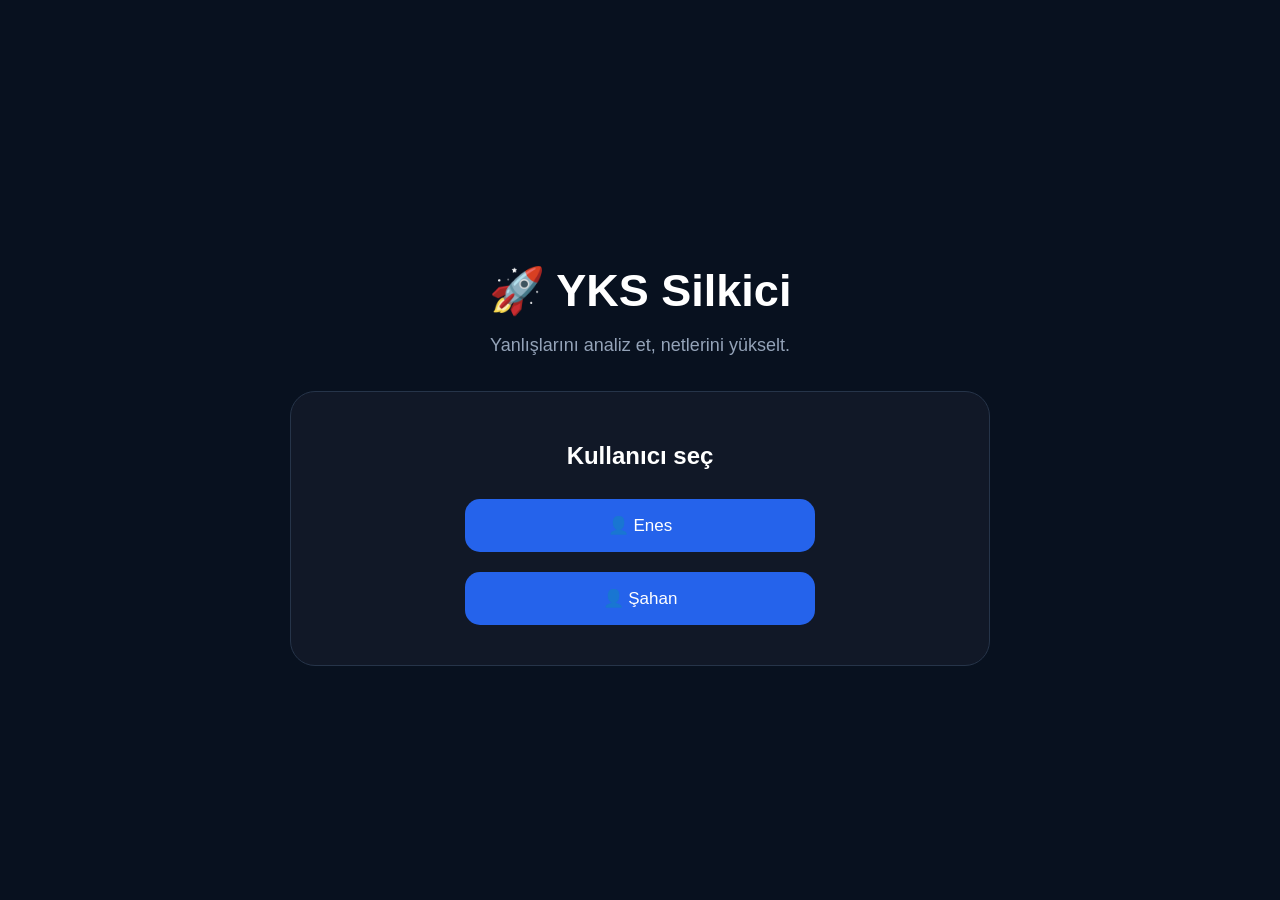
==== index.html @ ba64ee8a "Update index.html" ====
<!DOCTYPE html>
<html lang="tr">

<head>

<meta charset="UTF-8">
<meta name="viewport" content="width=device-width, initial-scale=1.0">

<title>YKS Silkici</title>

<link rel="stylesheet" href="style.css">

</head>


<body>


<div class="container">



<h1>🚀 YKS Silkici</h1>


<p class="subtitle">
Yanlışlarını analiz et, netlerini yükselt.
</p>





<div id="userSelect" class="box">


<h2>Kullanıcı seç</h2>


<button onclick="giris('Enes')">

👤 Enes

</button>



<button onclick="giris('Şahan')">

👤 Şahan

</button>



</div>








<div id="mainPanel" class="hidden">



<h2 id="hosgeldin"></h2>




<div class="stats">



<div class="statCard">

📚 Toplam Kayıt

<br>

<b id="toplam">
0
</b>

</div>





<div class="statCard">

❌ Yanlış

<br>

<b id="yanlis">
0
</b>

</div>





<div class="statCard">

⬜ Boş

<br>

<b id="bos">
0
</b>

</div>





<div class="statCard">

🔁 Tekrar

<br>

<b id="tekrar">
0
</b>

</div>



</div>







<div class="box">


<h2>📌 Menü</h2>



<button onclick="git('yanlis-ekle.html')">

➕ Yeni Soru Ekle

</button>




<button onclick="git('yanlislarim.html')">

📚 Yanlışlarım

</button>





<button onclick="git('istatistik.html')">

📊 İstatistik

</button>





<button onclick="git('denemeler.html')">

📝 Deneme Takibi

</button>





<button onclick="git('tekrar.html')">

🔁 Tekrar Merkezi

</button>





<button onclick="git('pomodoro.html')">

⏱️ Pomodoro

</button>



</div>







<div class="box">


<h2>🎯 Günün Hedefi</h2>


<p>
Bugünkü çalışma hedeflerini tamamla.
</p>



<div class="progress">

<div id="hedefBar"></div>

</div>



<p id="hedefYazi">

Henüz hedef girilmedi.

</p>



</div>






<div class="box">


<h2>🔥 YKS Silkici Durumu</h2>


<p>

Yanlışlarını azalt,
eksiklerini kapat,
netlerini yükselt.

</p>


</div>






</div>




</div>




<script src="script.js"></script>



</body>

</html>
---- style.css ----
*{
    box-sizing:border-box;
    font-family:"Segoe UI", Arial, sans-serif;
}


body{
    margin:0;
    min-height:100vh;
    background:#08111f;
    color:white;
    display:flex;
    justify-content:center;
    align-items:center;
}


.container{
    width:90%;
    max-width:700px;
    text-align:center;
}


h1{
    font-size:45px;
    margin-bottom:10px;
}


.subtitle{
    color:#94a3b8;
    font-size:18px;
    margin-bottom:35px;
}


.box{
    background:#111827;
    padding:30px;
    border-radius:25px;
    border:1px solid #263449;
}


button{
    width:90%;
    max-width:350px;
    padding:16px;
    margin:10px;
    border:none;
    border-radius:15px;
    background:#2563eb;
    color:white;
    font-size:17px;
    cursor:pointer;
    transition:.3s;
}


button:hover{
    transform:translateY(-3px);
}


.hidden{
    display:none;
}



.stats{

    display:flex;
    gap:15px;
    justify-content:center;
    flex-wrap:wrap;
    margin:25px 0;

}


.stats div{

    background:#1e293b;
    padding:20px;
    border-radius:20px;
    width:180px;

}



.menu button{

    background:#16a34a;

}



input,
select,
textarea{

    width:100%;
    padding:14px;
    margin-top:8px;
    border-radius:12px;
    border:none;

    background:#0f172a;
    color:white;

    font-size:16px;

}



textarea{

    min-height:120px;
    resize:none;

}



label{

    display:block;
    text-align:left;
    margin-top:15px;
    color:#cbd5e1;

}



.card{

    background:#1e293b;
    padding:20px;
    border-radius:20px;
    margin:15px 0;
    text-align:left;

}



img{

    max-width:100%;
    border-radius:15px;

}



@media(max-width:600px){

    h1{
        font-size:35px;
    }


    .stats div{

        width:100%;

    }

}
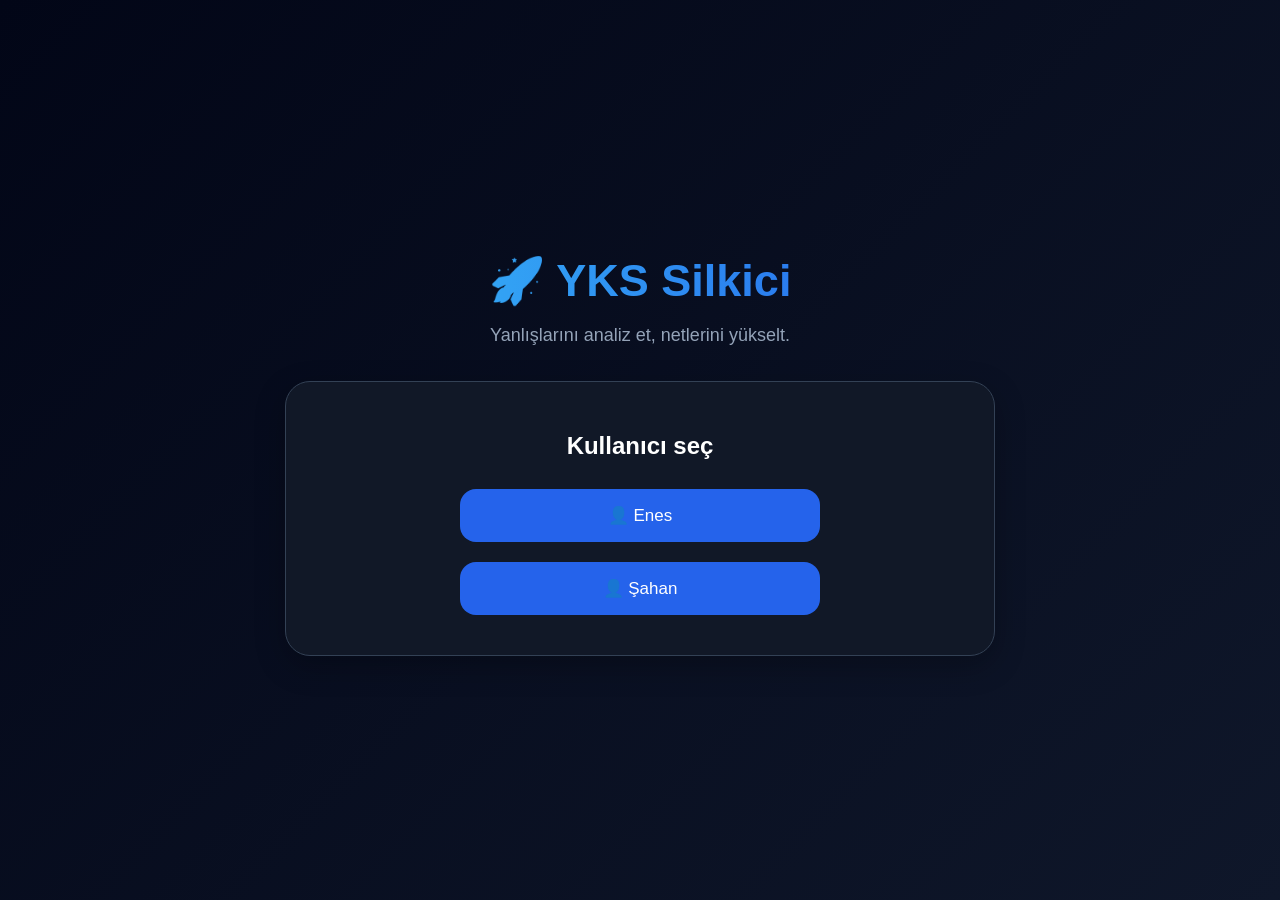
==== commit f0c648f8: "Update index.html" ====
--- a/index.html
+++ b/index.html
@@ -181,6 +181,16 @@
 
 
 
+<button onclick="git('program.html')">
+
+📅 Çalışma Programı
+
+</button>
+
+
+
+
+
 <button onclick="git('denemeler.html')">
 
 📝 Deneme Takibi
--- a/style.css
+++ b/style.css
@@ -1,93 +1,189 @@
 *{
     box-sizing:border-box;
-    font-family:"Segoe UI", Arial, sans-serif;
+    font-family:"Segoe UI",Arial,sans-serif;
 }
 
 
 body{
+
     margin:0;
     min-height:100vh;
-    background:#08111f;
+
+    background:
+    linear-gradient(135deg,#020617,#0f172a);
+
     color:white;
+
     display:flex;
     justify-content:center;
     align-items:center;
-}
+
+}
+
 
 
 .container{
+
+    width:92%;
+    max-width:750px;
+
+    text-align:center;
+
+    padding:20px;
+
+}
+
+
+
+
+h1{
+
+    font-size:45px;
+
+    margin-bottom:8px;
+
+    background:linear-gradient(90deg,#38bdf8,#2563eb);
+
+    -webkit-background-clip:text;
+
+    color:transparent;
+
+}
+
+
+
+.subtitle{
+
+    color:#94a3b8;
+
+    font-size:18px;
+
+    margin-bottom:35px;
+
+}
+
+
+
+
+
+.box{
+
+    background:#111827;
+
+    padding:30px;
+
+    border-radius:25px;
+
+    border:1px solid #334155;
+
+    margin-bottom:20px;
+
+    box-shadow:
+    0 10px 30px rgba(0,0,0,.25);
+
+}
+
+
+
+
+button{
+
     width:90%;
-    max-width:700px;
-    text-align:center;
-}
-
-
-h1{
-    font-size:45px;
-    margin-bottom:10px;
-}
-
-
-.subtitle{
-    color:#94a3b8;
-    font-size:18px;
-    margin-bottom:35px;
-}
-
-
-.box{
-    background:#111827;
-    padding:30px;
-    border-radius:25px;
-    border:1px solid #263449;
-}
-
-
-button{
-    width:90%;
-    max-width:350px;
+
+    max-width:360px;
+
     padding:16px;
+
     margin:10px;
+
     border:none;
-    border-radius:15px;
+
+    border-radius:16px;
+
     background:#2563eb;
+
     color:white;
+
     font-size:17px;
+
     cursor:pointer;
-    transition:.3s;
-}
+
+    transition:.25s;
+
+
+}
+
 
 
 button:hover{
-    transform:translateY(-3px);
-}
+
+    transform:translateY(-4px);
+
+    filter:brightness(1.15);
+
+}
+
+
 
 
 .hidden{
+
     display:none;
-}
+
+}
+
 
 
 
 .stats{
 
     display:flex;
+
     gap:15px;
+
     justify-content:center;
+
     flex-wrap:wrap;
+
     margin:25px 0;
 
 }
 
 
-.stats div{
+
+
+
+.statCard{
 
     background:#1e293b;
-    padding:20px;
-    border-radius:20px;
-    width:180px;
-
-}
+
+    padding:22px;
+
+    border-radius:22px;
+
+    width:160px;
+
+    border:1px solid #334155;
+
+    font-size:15px;
+
+}
+
+
+
+.statCard b{
+
+    display:block;
+
+    font-size:35px;
+
+    margin-top:10px;
+
+    color:#38bdf8;
+
+}
+
+
 
 
 
@@ -96,6 +192,7 @@
     background:#16a34a;
 
 }
+
 
 
 
@@ -103,73 +200,151 @@
 select,
 textarea{
 
+
     width:100%;
+
     padding:14px;
+
     margin-top:8px;
-    border-radius:12px;
+
+    border-radius:14px;
+
     border:none;
 
-    background:#0f172a;
+    outline:none;
+
+    background:#020617;
+
     color:white;
 
     font-size:16px;
 
-}
+
+}
+
+
 
 
 
 textarea{
 
-    min-height:120px;
+    min-height:130px;
+
     resize:none;
 
 }
 
 
 
+
 label{
 
     display:block;
+
     text-align:left;
+
     margin-top:15px;
+
     color:#cbd5e1;
 
 }
 
 
 
+
 .card{
 
+
     background:#1e293b;
-    padding:20px;
+
+    padding:22px;
+
+    border-radius:22px;
+
+    margin:15px 0;
+
+    text-align:left;
+
+    border:1px solid #334155;
+
+
+}
+
+
+
+
+.card button{
+
+    background:#dc2626;
+
+    width:200px;
+
+}
+
+
+
+
+img{
+
+    max-width:100%;
+
+    border-radius:15px;
+
+    margin-top:15px;
+
+}
+
+
+
+
+
+.progress{
+
+    width:100%;
+
+    height:15px;
+
+    background:#020617;
+
     border-radius:20px;
-    margin:15px 0;
-    text-align:left;
-
-}
-
-
-
-img{
-
-    max-width:100%;
-    border-radius:15px;
-
-}
+
+    overflow:hidden;
+
+}
+
+
+
+
+#hedefBar{
+
+    height:100%;
+
+    width:0%;
+
+    background:#22c55e;
+
+}
+
+
 
 
 
 @media(max-width:600px){
 
+
     h1{
+
         font-size:35px;
+
     }
 
 
-    .stats div{
+
+    .statCard{
 
         width:100%;
 
     }
 
-}
+
+}
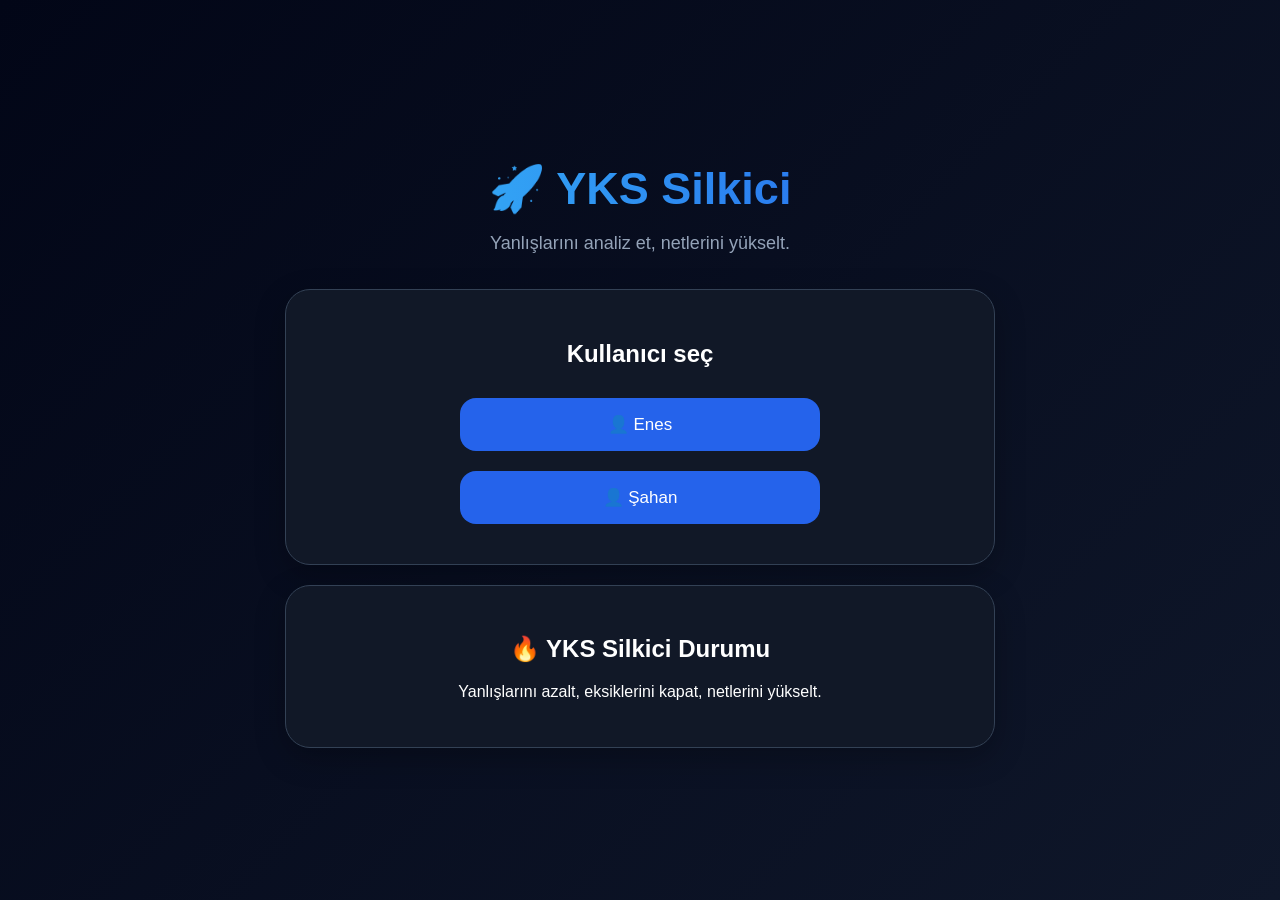
==== commit 1ca44de5: "Update index.html" ====
--- a/index.html
+++ b/index.html
@@ -222,40 +222,59 @@
 </div>
 
 
-
-
-
-
-
 <div class="box">
 
-
-<h2>🎯 Günün Hedefi</h2>
-
+<h2>🎯 Günlük Görevler</h2>
 
 <p>
-Bugünkü çalışma hedeflerini tamamla.
+Bugünkü çalışma hedeflerini takip et.
 </p>
 
 
-
-<div class="progress">
-
-<div id="hedefBar"></div>
-
-</div>
-
-
-
-<p id="hedefYazi">
-
-Henüz hedef girilmedi.
-
-</p>
-
-
-
-</div>
+<button onclick="gorevEkleAc()">
+
+➕ Yeni Görev Ekle
+
+</button>
+
+
+<div id="gorevEkleAlan" style="display:none;">
+
+<input id="dersAdi" placeholder="Ders (Matematik, Fizik...)">
+
+<input id="gorevTuru" placeholder="Tür (Soru, Video, Tekrar...)">
+
+<input id="hedefMiktar" placeholder="Hedef sayı/dakika">
+
+
+<input id="youtubeLink" placeholder="Youtube linki (opsiyonel)">
+
+
+<button onclick="gorevKaydet()">
+
+💾 Görevi Kaydet
+
+</button>
+
+</div>
+
+
+<div id="gorevListesi">
+
+</div>
+
+
+</div>
+    
+
+
+
+</div>
+
+
+
+
+
 
 
 
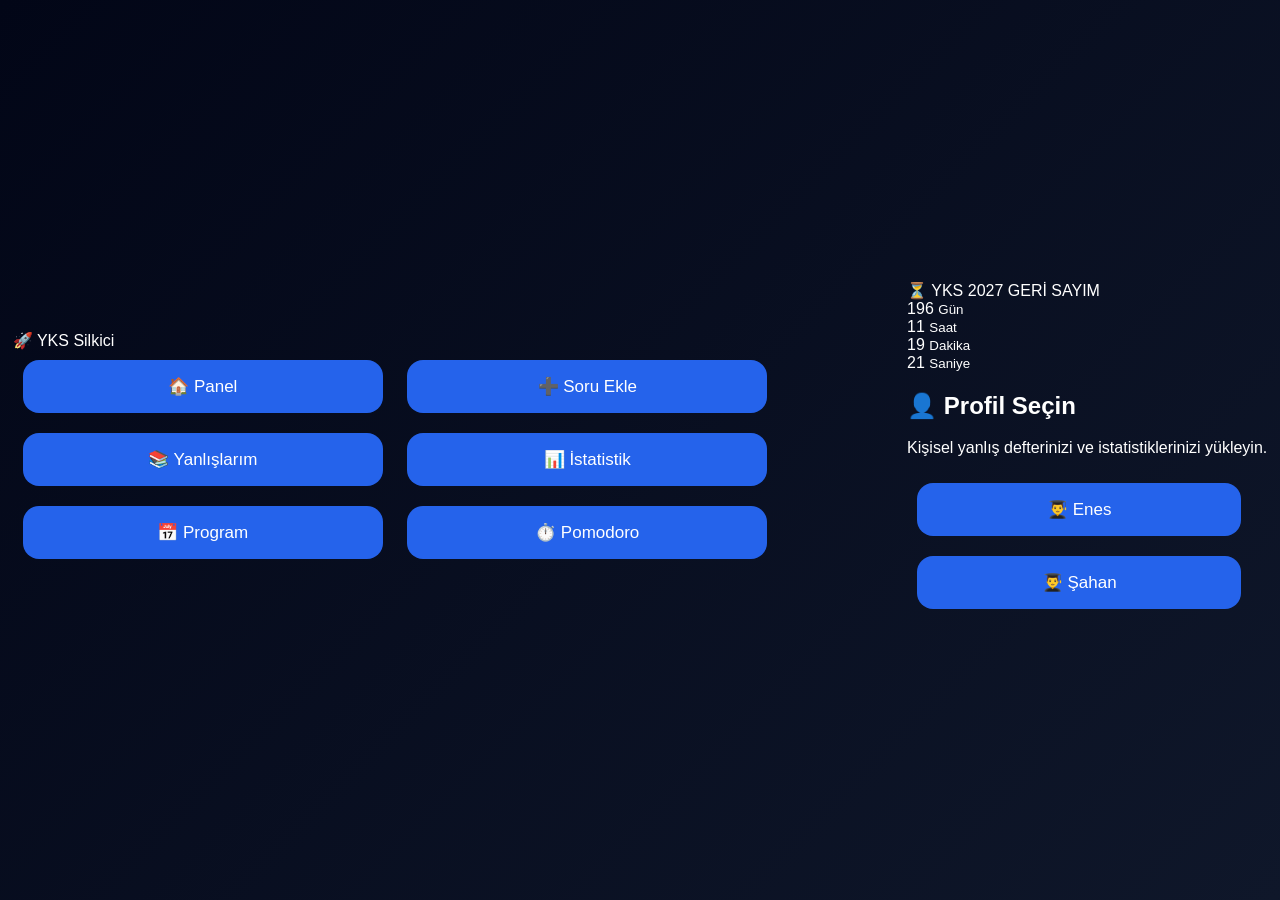
==== commit 66679b4d: "Update index.html" ====
--- a/index.html
+++ b/index.html
@@ -4,318 +4,199 @@
 <head>
 
 <meta charset="UTF-8">
-<meta name="viewport" content="width=device-width, initial-scale=1.0">
-
-<title>YKS Silkici</title>
-
+<meta name="viewport" content="width=device-width, initial-scale=1.0, maximum-scale=1.0, user-scalable=no">
+
+<title>YKS Silkici Pro</title>
+
+<!-- Modern Font Desteği -->
+<link rel="preconnect" href="https://fonts.googleapis.com">
+<link rel="preconnect" href="https://fonts.gstatic.com" crossorigin>
+<link href="https://fonts.googleapis.com/css2?family=Plus+Jakarta+Sans:wght@400;500;600;700;800&display=swap" rel="stylesheet">
 <link rel="stylesheet" href="style.css">
 
 </head>
 
-
 <body>
 
-
-<div class="container">
-
-
-
-<h1>🚀 YKS Silkici</h1>
-
-
-<p class="subtitle">
-Yanlışlarını analiz et, netlerini yükselt.
-</p>
-
-
-
-
-
-<div id="userSelect" class="box">
-
-
-<h2>Kullanıcı seç</h2>
-
-
-<button onclick="giris('Enes')">
-
-👤 Enes
-
-</button>
-
-
-
-<button onclick="giris('Şahan')">
-
-👤 Şahan
-
-</button>
-
-
-
-</div>
-
-
-
-
-
-
-
-
-<div id="mainPanel" class="hidden">
-
-
-
-<h2 id="hosgeldin"></h2>
-
-
-
-
-<div class="stats">
-
-
-
-<div class="statCard">
-
-📚 Toplam Kayıt
-
-<br>
-
-<b id="toplam">
-0
-</b>
-
-</div>
-
-
-
-
-
-<div class="statCard">
-
-❌ Yanlış
-
-<br>
-
-<b id="yanlis">
-0
-</b>
-
-</div>
-
-
-
-
-
-<div class="statCard">
-
-⬜ Boş
-
-<br>
-
-<b id="bos">
-0
-</b>
-
-</div>
-
-
-
-
-
-<div class="statCard">
-
-🔁 Tekrar
-
-<br>
-
-<b id="tekrar">
-0
-</b>
-
-</div>
-
-
-
-</div>
-
-
-
-
-
-
-
-<div class="box">
-
-
-<h2>📌 Menü</h2>
-
-
-
-<button onclick="git('yanlis-ekle.html')">
-
-➕ Yeni Soru Ekle
-
-</button>
-
-
-
-
-<button onclick="git('yanlislarim.html')">
-
-📚 Yanlışlarım
-
-</button>
-
-
-
-
-
-<button onclick="git('istatistik.html')">
-
-📊 İstatistik
-
-</button>
-
-
-
-
-
-<button onclick="git('program.html')">
-
-📅 Çalışma Programı
-
-</button>
-
-
-
-
-
-<button onclick="git('denemeler.html')">
-
-📝 Deneme Takibi
-
-</button>
-
-
-
-
-
-<button onclick="git('tekrar.html')">
-
-🔁 Tekrar Merkezi
-
-</button>
-
-
-
-
-
-<button onclick="git('pomodoro.html')">
-
-⏱️ Pomodoro
-
-</button>
-
-
-
-</div>
-
-
-<div class="box">
-
-<h2>🎯 Günlük Görevler</h2>
-
-<p>
-Bugünkü çalışma hedeflerini takip et.
-</p>
-
-
-<button onclick="gorevEkleAc()">
-
-➕ Yeni Görev Ekle
-
-</button>
-
-
-<div id="gorevEkleAlan" style="display:none;">
-
-<input id="dersAdi" placeholder="Ders (Matematik, Fizik...)">
-
-<input id="gorevTuru" placeholder="Tür (Soru, Video, Tekrar...)">
-
-<input id="hedefMiktar" placeholder="Hedef sayı/dakika">
-
-
-<input id="youtubeLink" placeholder="Youtube linki (opsiyonel)">
-
-
-<button onclick="gorevKaydet()">
-
-💾 Görevi Kaydet
-
-</button>
-
-</div>
-
-
-<div id="gorevListesi">
-
-</div>
-
-
-</div>
-    
-
-
-
-</div>
-
-
-
-
-
-
-
-
-
-
-
-<div class="box">
-
-
-<h2>🔥 YKS Silkici Durumu</h2>
-
-
-<p>
-
-Yanlışlarını azalt,
-eksiklerini kapat,
-netlerini yükselt.
-
-</p>
-
-
-</div>
-
-
-
-
-
-
-</div>
-
-
-
-
-</div>
-
-
-
+<!-- ÜST SABİT MODERN SEKME MENÜSÜ -->
+<header class="app-header">
+    <div class="brand">
+        <span class="logo-icon">🚀</span>
+        <span class="brand-name">YKS Silkici</span>
+    </div>
+
+    <!-- Üst Sekme Navigasyonu -->
+    <nav class="tab-nav">
+        <button class="tab-btn active" onclick="sekmeDegistir(this)">
+            <span class="tab-icon">🏠</span>
+            <span class="tab-label">Panel</span>
+        </button>
+        <button class="tab-btn" onclick="git('yanlis-ekle.html')">
+            <span class="tab-icon">➕</span>
+            <span class="tab-label">Soru Ekle</span>
+        </button>
+        <button class="tab-btn" onclick="git('yanlislarim.html')">
+            <span class="tab-icon">📚</span>
+            <span class="tab-label">Yanlışlarım</span>
+        </button>
+        <button class="tab-btn" onclick="git('istatistik.html')">
+            <span class="tab-icon">📊</span>
+            <span class="tab-label">İstatistik</span>
+        </button>
+        <button class="tab-btn" onclick="git('program.html')">
+            <span class="tab-icon">📅</span>
+            <span class="tab-label">Program</span>
+        </button>
+        <button class="tab-btn" onclick="git('pomodoro.html')">
+            <span class="tab-icon">⏱️</span>
+            <span class="tab-label">Pomodoro</span>
+        </button>
+    </nav>
+</header>
+
+<main class="main-content">
+
+    <!-- CANLI YKS GERİ SAYIM KARTI -->
+    <div class="yks-countdown-card">
+        <div class="countdown-title">⏳ YKS 2027 GERİ SAYIM</div>
+        <div class="countdown-timer">
+            <div class="time-box">
+                <span id="yksGun">00</span>
+                <small>Gün</small>
+            </div>
+            <div class="time-box">
+                <span id="yksSaat">00</span>
+                <small>Saat</small>
+            </div>
+            <div class="time-box">
+                <span id="yksDakika">00</span>
+                <small>Dakika</small>
+            </div>
+            <div class="time-box">
+                <span id="yksSaniye">00</span>
+                <small>Saniye</small>
+            </div>
+        </div>
+    </div>
+
+    <!-- KULLANICI SEÇİM ALANI -->
+    <div id="userSelect" class="card-glass">
+        <h2>👤 Profil Seçin</h2>
+        <p class="section-desc">Kişisel yanlış defterinizi ve istatistiklerinizi yükleyin.</p>
+        <div class="user-btn-grid">
+            <button class="btn-profile" onclick="giris('Enes')">
+                <span class="avatar">👨‍🎓</span>
+                <span>Enes</span>
+            </button>
+            <button class="btn-profile" onclick="giris('Şahan')">
+                <span class="avatar">👨‍🎓</span>
+                <span>Şahan</span>
+            </button>
+        </div>
+    </div>
+
+    <!-- ANA PANEL -->
+    <div id="mainPanel" class="hidden">
+
+        <div class="welcome-banner">
+            <h2 id="hosgeldin"></h2>
+            <p class="subtitle">Hedef derece. Çalışmaya devam!</p>
+        </div>
+
+        <!-- İSTATİSTİK KARTLARI (PRO GRID) -->
+        <div class="stats-grid">
+            <div class="stat-card">
+                <div class="stat-icon">📚</div>
+                <div class="stat-info">
+                    <span class="stat-title">Toplam Kayıt</span>
+                    <b id="toplam" class="stat-value">0</b>
+                </div>
+            </div>
+
+            <div class="stat-card">
+                <div class="stat-icon red">❌</div>
+                <div class="stat-info">
+                    <span class="stat-title">Yanlışlar</span>
+                    <b id="yanlis" class="stat-value">0</b>
+                </div>
+            </div>
+
+            <div class="stat-card">
+                <div class="stat-icon yellow">⬜</div>
+                <div class="stat-info">
+                    <span class="stat-title">Boşlar</span>
+                    <b id="bos" class="stat-value">0</b>
+                </div>
+            </div>
+
+            <div class="stat-card">
+                <div class="stat-icon green">🔁</div>
+                <div class="stat-info">
+                    <span class="stat-title">Tekrar Edilen</span>
+                    <b id="tekrar" class="stat-value">0</b>
+                </div>
+            </div>
+        </div>
+
+        <!-- GÜNLÜK GÖREVLER KARTI -->
+        <div class="card-glass">
+            <div class="card-header">
+                <h2>🎯 Günlük Görevler</h2>
+                <button class="btn-action-primary" onclick="gorevEkleAc()">➕ Görev Ekle</button>
+            </div>
+
+            <div id="gorevEkleAlan" class="form-drawer" style="display:none;">
+                <input id="dersAdi" type="text" placeholder="Ders (Matematik, Fizik...)">
+                <input id="gorevTuru" type="text" placeholder="Tür (Soru, Video, Tekrar...)">
+                <input id="hedefMiktar" type="text" placeholder="Hedef miktar / Dakika">
+                <input id="youtubeLink" type="text" placeholder="Youtube Ders Linki (Opsiyonel)">
+                <button class="btn-submit" onclick="gorevKaydet()">💾 Görevi Kaydet</button>
+            </div>
+
+            <div id="gorevListesi" class="task-list"></div>
+        </div>
+
+        <!-- MOTİVASYON VE DURUM -->
+        <div class="card-glass motivation-box">
+            <span class="badge">PRO MOTİVASYON</span>
+            <h3>🔥 Netlerini Katlama Zamanı</h3>
+            <p>Yanlış yaptığın sorular en büyük rehberindir. Eksiklerini kapat, sınav günü farkını ortaya koy.</p>
+        </div>
+
+    </div>
+
+</main>
 
 <script src="script.js"></script>
 
-
+<script>
+// CANLI YKS GERİ SAYIM SİSTEMİ
+function yksGeriSayim() {
+    // YKS Tarihi (Haziran Ortası)
+    const yksTarihi = new Date("June 20, 2027 10:15:00").getTime();
+    const simdi = new Date().getTime();
+    const fark = yksTarihi - simdi;
+
+    if (fark > 0) {
+        const gun = Math.floor(fark / (1000 * 60 * 60 * 24));
+        const saat = Math.floor((fark % (1000 * 60 * 60 * 24)) / (1000 * 60 * 60));
+        const dakika = Math.floor((fark % (1000 * 60 * 60)) / (1000 * 60));
+        const saniye = Math.floor((fark % (1000 * 60)) / 1000);
+
+        document.getElementById("yksGun").innerText = String(gun).padStart(2, "0");
+        document.getElementById("yksSaat").innerText = String(saat).padStart(2, "0");
+        document.getElementById("yksDakika").innerText = String(dakika).padStart(2, "0");
+        document.getElementById("yksSaniye").innerText = String(saniye).padStart(2, "0");
+    }
+}
+setInterval(yksGeriSayim, 1000);
+yksGeriSayim();
+
+function sekmeDegistir(elem) {
+    document.querySelectorAll('.tab-btn').forEach(btn => btn.classList.remove('active'));
+    if(elem) elem.classList.add('active');
+}
+</script>
 
 </body>
 
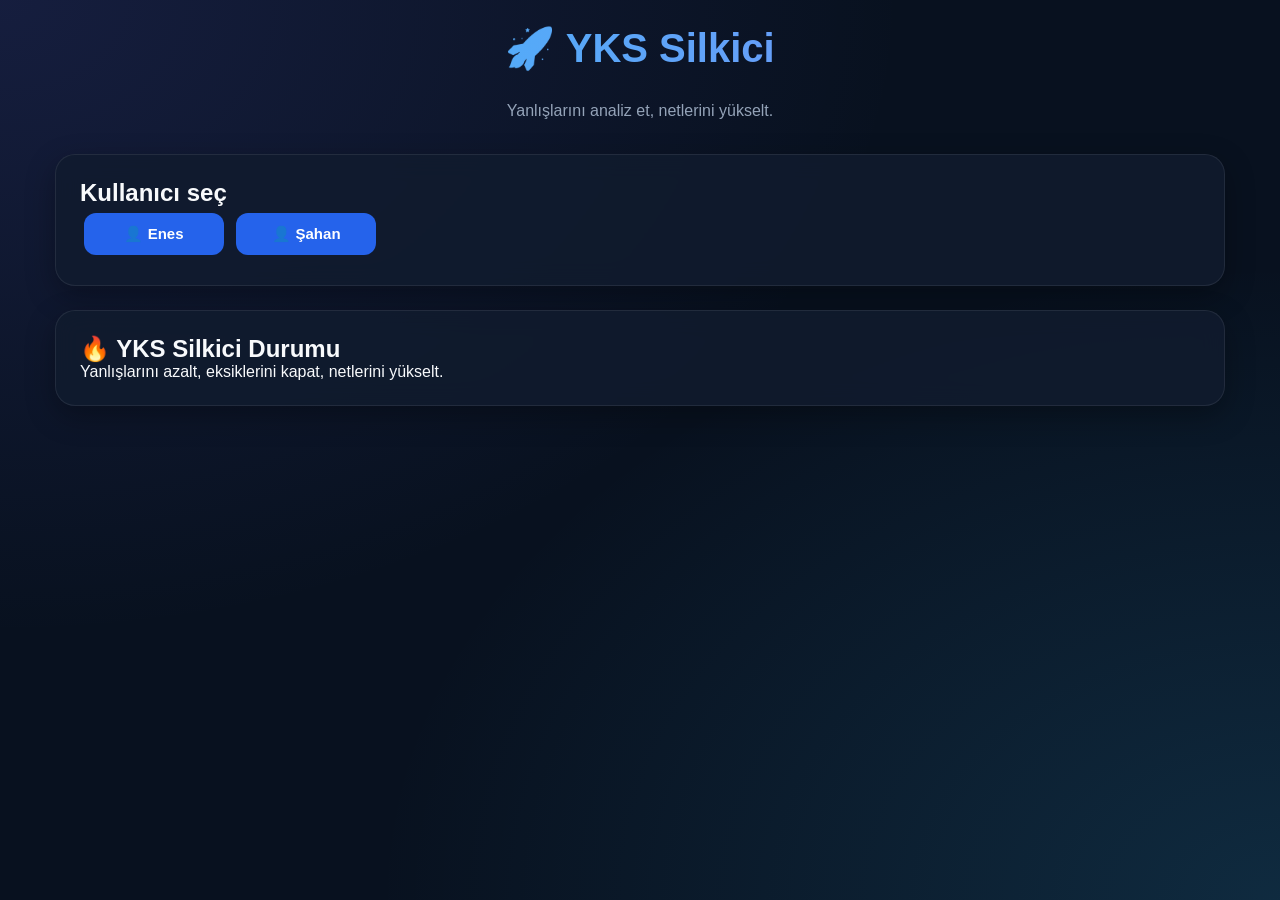
==== commit 849a6f45: "Update index.html" ====
--- a/index.html
+++ b/index.html
@@ -2,201 +2,123 @@
 <html lang="tr">
 
 <head>
-
-<meta charset="UTF-8">
-<meta name="viewport" content="width=device-width, initial-scale=1.0, maximum-scale=1.0, user-scalable=no">
-
-<title>YKS Silkici Pro</title>
-
-<!-- Modern Font Desteği -->
-<link rel="preconnect" href="https://fonts.googleapis.com">
-<link rel="preconnect" href="https://fonts.gstatic.com" crossorigin>
-<link href="https://fonts.googleapis.com/css2?family=Plus+Jakarta+Sans:wght@400;500;600;700;800&display=swap" rel="stylesheet">
-<link rel="stylesheet" href="style.css">
-
+    <meta charset="UTF-8">
+    <meta name="viewport" content="width=device-width, initial-scale=1.0">
+    <title>YKS Silkici</title>
+    <link rel="stylesheet" href="style.css">
 </head>
 
 <body>
 
-<!-- ÜST SABİT MODERN SEKME MENÜSÜ -->
-<header class="app-header">
-    <div class="brand">
-        <span class="logo-icon">🚀</span>
-        <span class="brand-name">YKS Silkici</span>
-    </div>
+    <div class="container">
 
-    <!-- Üst Sekme Navigasyonu -->
-    <nav class="tab-nav">
-        <button class="tab-btn active" onclick="sekmeDegistir(this)">
-            <span class="tab-icon">🏠</span>
-            <span class="tab-label">Panel</span>
-        </button>
-        <button class="tab-btn" onclick="git('yanlis-ekle.html')">
-            <span class="tab-icon">➕</span>
-            <span class="tab-label">Soru Ekle</span>
-        </button>
-        <button class="tab-btn" onclick="git('yanlislarim.html')">
-            <span class="tab-icon">📚</span>
-            <span class="tab-label">Yanlışlarım</span>
-        </button>
-        <button class="tab-btn" onclick="git('istatistik.html')">
-            <span class="tab-icon">📊</span>
-            <span class="tab-label">İstatistik</span>
-        </button>
-        <button class="tab-btn" onclick="git('program.html')">
-            <span class="tab-icon">📅</span>
-            <span class="tab-label">Program</span>
-        </button>
-        <button class="tab-btn" onclick="git('pomodoro.html')">
-            <span class="tab-icon">⏱️</span>
-            <span class="tab-label">Pomodoro</span>
-        </button>
-    </nav>
-</header>
+        <h1>🚀 YKS Silkici</h1>
 
-<main class="main-content">
+        <p class="subtitle">
+            Yanlışlarını analiz et, netlerini yükselt.
+        </p>
 
-    <!-- CANLI YKS GERİ SAYIM KARTI -->
-    <div class="yks-countdown-card">
-        <div class="countdown-title">⏳ YKS 2027 GERİ SAYIM</div>
-        <div class="countdown-timer">
-            <div class="time-box">
-                <span id="yksGun">00</span>
-                <small>Gün</small>
-            </div>
-            <div class="time-box">
-                <span id="yksSaat">00</span>
-                <small>Saat</small>
-            </div>
-            <div class="time-box">
-                <span id="yksDakika">00</span>
-                <small>Dakika</small>
-            </div>
-            <div class="time-box">
-                <span id="yksSaniye">00</span>
-                <small>Saniye</small>
-            </div>
-        </div>
-    </div>
-
-    <!-- KULLANICI SEÇİM ALANI -->
-    <div id="userSelect" class="card-glass">
-        <h2>👤 Profil Seçin</h2>
-        <p class="section-desc">Kişisel yanlış defterinizi ve istatistiklerinizi yükleyin.</p>
-        <div class="user-btn-grid">
-            <button class="btn-profile" onclick="giris('Enes')">
-                <span class="avatar">👨‍🎓</span>
-                <span>Enes</span>
+        <div id="userSelect" class="box">
+            <h2>Kullanıcı seç</h2>
+            <button onclick="giris('Enes')">
+                👤 Enes
             </button>
-            <button class="btn-profile" onclick="giris('Şahan')">
-                <span class="avatar">👨‍🎓</span>
-                <span>Şahan</span>
+            <button onclick="giris('Şahan')">
+                👤 Şahan
             </button>
         </div>
-    </div>
 
-    <!-- ANA PANEL -->
-    <div id="mainPanel" class="hidden">
+        <div id="mainPanel" class="hidden">
 
-        <div class="welcome-banner">
             <h2 id="hosgeldin"></h2>
-            <p class="subtitle">Hedef derece. Çalışmaya devam!</p>
-        </div>
 
-        <!-- İSTATİSTİK KARTLARI (PRO GRID) -->
-        <div class="stats-grid">
-            <div class="stat-card">
-                <div class="stat-icon">📚</div>
-                <div class="stat-info">
-                    <span class="stat-title">Toplam Kayıt</span>
-                    <b id="toplam" class="stat-value">0</b>
+            <div class="stats">
+                <div class="statCard">
+                    📚 Toplam Kayıt
+                    <br>
+                    <b id="toplam">0</b>
+                </div>
+
+                <div class="statCard">
+                    ❌ Yanlış
+                    <br>
+                    <b id="yanlis">0</b>
+                </div>
+
+                <div class="statCard">
+                    ⬜ Boş
+                    <br>
+                    <b id="bos">0</b>
+                </div>
+
+                <div class="statCard">
+                    🔁 Tekrar
+                    <br>
+                    <b id="tekrar">0</b>
                 </div>
             </div>
 
-            <div class="stat-card">
-                <div class="stat-icon red">❌</div>
-                <div class="stat-info">
-                    <span class="stat-title">Yanlışlar</span>
-                    <b id="yanlis" class="stat-value">0</b>
-                </div>
+            <div class="box">
+                <h2>📌 Menü</h2>
+                <button onclick="git('yanlis-ekle.html')">
+                    ➕ Yeni Soru Ekle
+                </button>
+                <button onclick="git('yanlislarim.html')">
+                    📚 Yanlışlarım
+                </button>
+                <button onclick="git('istatistik.html')">
+                    📊 İstatistik
+                </button>
+                <button onclick="git('program.html')">
+                    📅 Çalışma Programı
+                </button>
+                <button onclick="git('denemeler.html')">
+                    📝 Deneme Takibi
+                </button>
+                <button onclick="git('tekrar.html')">
+                    🔁 Tekrar Merkezi
+                </button>
+                <button onclick="git('pomodoro.html')">
+                    ⏱️ Pomodoro
+                </button>
             </div>
 
-            <div class="stat-card">
-                <div class="stat-icon yellow">⬜</div>
-                <div class="stat-info">
-                    <span class="stat-title">Boşlar</span>
-                    <b id="bos" class="stat-value">0</b>
+            <div class="box">
+                <h2>🎯 Günlük Görevler</h2>
+                <p>
+                    Bugünkü çalışma hedeflerini takip et.
+                </p>
+                <button onclick="gorevEkleAc()">
+                    ➕ Yeni Görev Ekle
+                </button>
+
+                <div id="gorevEkleAlan" style="display:none;">
+                    <input id="dersAdi" placeholder="Ders (Matematik, Fizik...)">
+                    <input id="gorevTuru" placeholder="Tür (Soru, Video, Tekrar...)">
+                    <input id="hedefMiktar" placeholder="Hedef sayı/dakika">
+                    <input id="youtubeLink" placeholder="Youtube linki (opsiyonel)">
+                    <button onclick="gorevKaydet()">
+                        💾 Görevi Kaydet
+                    </button>
                 </div>
+
+                <div id="gorevListesi"></div>
             </div>
 
-            <div class="stat-card">
-                <div class="stat-icon green">🔁</div>
-                <div class="stat-info">
-                    <span class="stat-title">Tekrar Edilen</span>
-                    <b id="tekrar" class="stat-value">0</b>
-                </div>
-            </div>
         </div>
 
-        <!-- GÜNLÜK GÖREVLER KARTI -->
-        <div class="card-glass">
-            <div class="card-header">
-                <h2>🎯 Günlük Görevler</h2>
-                <button class="btn-action-primary" onclick="gorevEkleAc()">➕ Görev Ekle</button>
-            </div>
-
-            <div id="gorevEkleAlan" class="form-drawer" style="display:none;">
-                <input id="dersAdi" type="text" placeholder="Ders (Matematik, Fizik...)">
-                <input id="gorevTuru" type="text" placeholder="Tür (Soru, Video, Tekrar...)">
-                <input id="hedefMiktar" type="text" placeholder="Hedef miktar / Dakika">
-                <input id="youtubeLink" type="text" placeholder="Youtube Ders Linki (Opsiyonel)">
-                <button class="btn-submit" onclick="gorevKaydet()">💾 Görevi Kaydet</button>
-            </div>
-
-            <div id="gorevListesi" class="task-list"></div>
-        </div>
-
-        <!-- MOTİVASYON VE DURUM -->
-        <div class="card-glass motivation-box">
-            <span class="badge">PRO MOTİVASYON</span>
-            <h3>🔥 Netlerini Katlama Zamanı</h3>
-            <p>Yanlış yaptığın sorular en büyük rehberindir. Eksiklerini kapat, sınav günü farkını ortaya koy.</p>
+        <div class="box">
+            <h2>🔥 YKS Silkici Durumu</h2>
+            <p>
+                Yanlışlarını azalt,
+                eksiklerini kapat,
+                netlerini yükselt.
+            </p>
         </div>
 
     </div>
 
-</main>
-
-<script src="script.js"></script>
-
-<script>
-// CANLI YKS GERİ SAYIM SİSTEMİ
-function yksGeriSayim() {
-    // YKS Tarihi (Haziran Ortası)
-    const yksTarihi = new Date("June 20, 2027 10:15:00").getTime();
-    const simdi = new Date().getTime();
-    const fark = yksTarihi - simdi;
-
-    if (fark > 0) {
-        const gun = Math.floor(fark / (1000 * 60 * 60 * 24));
-        const saat = Math.floor((fark % (1000 * 60 * 60 * 24)) / (1000 * 60 * 60));
-        const dakika = Math.floor((fark % (1000 * 60 * 60)) / (1000 * 60));
-        const saniye = Math.floor((fark % (1000 * 60)) / 1000);
-
-        document.getElementById("yksGun").innerText = String(gun).padStart(2, "0");
-        document.getElementById("yksSaat").innerText = String(saat).padStart(2, "0");
-        document.getElementById("yksDakika").innerText = String(dakika).padStart(2, "0");
-        document.getElementById("yksSaniye").innerText = String(saniye).padStart(2, "0");
-    }
-}
-setInterval(yksGeriSayim, 1000);
-yksGeriSayim();
-
-function sekmeDegistir(elem) {
-    document.querySelectorAll('.tab-btn').forEach(btn => btn.classList.remove('active'));
-    if(elem) elem.classList.add('active');
-}
-</script>
+    <script src="script.js"></script>
 
 </body>
 
--- a/style.css
+++ b/style.css
@@ -1,350 +1,352 @@
-*{
-    box-sizing:border-box;
-    font-family:"Segoe UI",Arial,sans-serif;
-}
-
-
-body{
-
-    margin:0;
-    min-height:100vh;
-
-    background:
-    linear-gradient(135deg,#020617,#0f172a);
-
-    color:white;
-
-    display:flex;
-    justify-content:center;
-    align-items:center;
-
-}
-
-
-
-.container{
-
-    width:92%;
-    max-width:750px;
-
-    text-align:center;
-
-    padding:20px;
-
-}
-
-
-
-
-h1{
-
-    font-size:45px;
-
-    margin-bottom:8px;
-
-    background:linear-gradient(90deg,#38bdf8,#2563eb);
-
-    -webkit-background-clip:text;
-
-    color:transparent;
-
-}
-
-
-
-.subtitle{
-
-    color:#94a3b8;
-
-    font-size:18px;
-
-    margin-bottom:35px;
-
-}
-
-
-
-
-
-.box{
-
-    background:#111827;
-
-    padding:30px;
-
-    border-radius:25px;
-
-    border:1px solid #334155;
-
-    margin-bottom:20px;
-
-    box-shadow:
-    0 10px 30px rgba(0,0,0,.25);
-
-}
-
-
-
-
-button{
-
-    width:90%;
-
-    max-width:360px;
-
-    padding:16px;
-
-    margin:10px;
-
-    border:none;
-
-    border-radius:16px;
-
-    background:#2563eb;
-
-    color:white;
-
-    font-size:17px;
-
-    cursor:pointer;
-
-    transition:.25s;
-
-
-}
-
-
-
-button:hover{
-
-    transform:translateY(-4px);
-
-    filter:brightness(1.15);
-
-}
-
-
-
-
-.hidden{
-
-    display:none;
-
-}
-
-
-
-
-.stats{
-
-    display:flex;
-
-    gap:15px;
-
-    justify-content:center;
-
-    flex-wrap:wrap;
-
-    margin:25px 0;
-
-}
-
-
-
-
-
-.statCard{
-
-    background:#1e293b;
-
-    padding:22px;
-
-    border-radius:22px;
-
-    width:160px;
-
-    border:1px solid #334155;
-
-    font-size:15px;
-
-}
-
-
-
-.statCard b{
-
-    display:block;
-
-    font-size:35px;
-
-    margin-top:10px;
-
-    color:#38bdf8;
-
-}
-
-
-
-
-
-.menu button{
-
-    background:#16a34a;
-
-}
-
-
-
-
-input,
-select,
-textarea{
-
-
-    width:100%;
-
-    padding:14px;
-
-    margin-top:8px;
-
-    border-radius:14px;
-
-    border:none;
-
-    outline:none;
-
-    background:#020617;
-
-    color:white;
-
-    font-size:16px;
-
-
-}
-
-
-
-
-
-textarea{
-
-    min-height:130px;
-
-    resize:none;
-
-}
-
-
-
-
-label{
-
-    display:block;
-
-    text-align:left;
-
-    margin-top:15px;
-
-    color:#cbd5e1;
-
-}
-
-
-
-
-.card{
-
-
-    background:#1e293b;
-
-    padding:22px;
-
-    border-radius:22px;
-
-    margin:15px 0;
-
-    text-align:left;
-
-    border:1px solid #334155;
-
-
-}
-
-
-
-
-.card button{
-
-    background:#dc2626;
-
-    width:200px;
-
-}
-
-
-
-
-img{
-
-    max-width:100%;
-
-    border-radius:15px;
-
-    margin-top:15px;
-
-}
-
-
-
-
-
-.progress{
-
-    width:100%;
-
-    height:15px;
-
-    background:#020617;
-
-    border-radius:20px;
-
-    overflow:hidden;
-
-}
-
-
-
-
-#hedefBar{
-
-    height:100%;
-
-    width:0%;
-
-    background:#22c55e;
-
-}
-
-
-
-
-
-@media(max-width:600px){
-
-
-    h1{
-
-        font-size:35px;
-
+/* ==========================================
+   YKS SİLKİCİ - GENİŞ & FERAH MODERN TEMA
+   ========================================== */
+
+:root {
+    --bg-dark: #08111f;
+    --card-bg: rgba(17, 28, 46, 0.85);
+    --card-border: rgba(255, 255, 255, 0.08);
+    --primary: #38bdf8;
+    --primary-glow: rgba(56, 189, 248, 0.35);
+    --accent: #6366f1;
+    --text-main: #f8fafc;
+    --text-muted: #94a3b8;
+    --success: #22c55e;
+    --danger: #ef4444;
+}
+
+* {
+    box-sizing: border-box;
+    margin: 0;
+    padding: 0;
+    font-family: 'Plus Jakarta Sans', 'Segoe UI', Arial, sans-serif;
+    -webkit-tap-highlight-color: transparent;
+}
+
+body {
+    background-color: var(--bg-dark);
+    background-image: 
+        radial-gradient(at 0% 0%, rgba(99, 102, 241, 0.15) 0px, transparent 50%),
+        radial-gradient(at 100% 100%, rgba(56, 189, 248, 0.15) 0px, transparent 50%);
+    color: var(--text-main);
+    min-height: 100vh;
+    display: flex;
+    flex-direction: column;
+    align-items: center;
+    padding-bottom: 50px;
+}
+
+/* ==========================================
+   FERAH GENİŞ KONTEYNER (Sıkışıklığı Çözen Kısım)
+   ========================================== */
+
+.container, .main-content {
+    width: 95%;
+    max-width: 1200px; /* Sıkışık olan 750px sınırı genişletildi */
+    margin: 0 auto;
+    padding: 25px 15px;
+    display: flex;
+    flex-direction: column;
+    gap: 24px;
+}
+
+h1 {
+    font-size: 40px;
+    font-weight: 800;
+    margin-bottom: 6px;
+    background: linear-gradient(90deg, #38bdf8, #818cf8);
+    -webkit-background-clip: text;
+    -webkit-text-fill-color: transparent;
+    text-align: center;
+}
+
+.subtitle {
+    color: var(--text-muted);
+    font-size: 16px;
+    text-align: center;
+    margin-bottom: 10px;
+}
+
+/* ==========================================
+   ÜST NAVİGASYON SEKME MENÜSÜ
+   ========================================== */
+
+.app-header {
+    position: sticky;
+    top: 0;
+    width: 100%;
+    z-index: 1000;
+    background: rgba(8, 17, 31, 0.9);
+    backdrop-filter: blur(16px);
+    -webkit-backdrop-filter: blur(16px);
+    border-bottom: 1px solid var(--card-border);
+    padding: 14px 20px 8px 20px;
+    display: flex;
+    flex-direction: column;
+    align-items: center;
+}
+
+.brand {
+    display: flex;
+    align-items: center;
+    gap: 8px;
+    margin-bottom: 10px;
+}
+
+.brand-name {
+    font-size: 22px;
+    font-weight: 800;
+    background: linear-gradient(135deg, #38bdf8, #818cf8);
+    -webkit-background-clip: text;
+    -webkit-text-fill-color: transparent;
+}
+
+.tab-nav {
+    display: flex;
+    gap: 10px;
+    width: 100%;
+    max-width: 1000px;
+    overflow-x: auto;
+    padding-bottom: 8px;
+    scrollbar-width: none;
+    justify-content: center;
+}
+
+.tab-nav::-webkit-scrollbar {
+    display: none;
+}
+
+.tab-btn {
+    display: flex;
+    align-items: center;
+    gap: 8px;
+    background: rgba(255, 255, 255, 0.05);
+    border: 1px solid var(--card-border);
+    padding: 10px 20px;
+    border-radius: 99px;
+    color: var(--text-muted);
+    font-size: 15px;
+    font-weight: 600;
+    white-space: nowrap;
+    cursor: pointer;
+    transition: all 0.25s ease;
+}
+
+.tab-btn:hover, .tab-btn.active {
+    background: rgba(56, 189, 248, 0.15);
+    border-color: var(--primary);
+    color: var(--primary);
+    box-shadow: 0 0 14px var(--primary-glow);
+}
+
+/* ==========================================
+   KUTULAR VE KARTLAR (BOX & CARD)
+   ========================================== */
+
+.box, .card-glass {
+    background: var(--card-bg);
+    backdrop-filter: blur(12px);
+    -webkit-backdrop-filter: blur(12px);
+    border: 1px solid var(--card-border);
+    border-radius: 20px;
+    padding: 24px;
+    box-shadow: 0 10px 30px rgba(0, 0, 0, 0.3);
+    width: 100%;
+}
+
+/* KUTU VE LİSTE GRİDLERİ (Ekran genişse yan yana sıralar) */
+#hafta, #gecmis, #kayitlar, .stats-grid, .grid-container {
+    display: grid;
+    grid-template-columns: repeat(auto-fit, minmax(280px, 1fr));
+    gap: 18px;
+    width: 100%;
+    margin-top: 15px;
+}
+
+.card {
+    background: rgba(30, 41, 59, 0.7);
+    border: 1px solid var(--card-border);
+    padding: 20px;
+    border-radius: 16px;
+    text-align: left;
+}
+
+.card h2, .card h3 {
+    color: var(--primary);
+    margin-bottom: 10px;
+    font-size: 18px;
+}
+
+.card p {
+    margin: 6px 0;
+    color: #e2e8f0;
+    font-size: 15px;
+}
+
+/* ==========================================
+   BUTON VE FORM ELEMANLARI (Genişletildi)
+   ========================================== */
+
+button {
+    width: auto;
+    min-width: 140px;
+    padding: 12px 24px;
+    margin: 6px 4px;
+    border: none;
+    border-radius: 12px;
+    background: #2563eb;
+    color: white;
+    font-size: 15px;
+    font-weight: 600;
+    cursor: pointer;
+    transition: all 0.2s ease;
+    display: inline-flex;
+    align-items: center;
+    justify-content: center;
+    gap: 8px;
+}
+
+button:hover {
+    transform: translateY(-2px);
+    background: #3b82f6;
+    box-shadow: 0 4px 12px rgba(37, 99, 235, 0.4);
+}
+
+.card button {
+    background: #dc2626;
+    width: 100%;
+    margin-top: 10px;
+}
+
+.card button:hover {
+    background: #ef4444;
+}
+
+input, select, textarea {
+    width: 100%;
+    padding: 14px 16px;
+    margin-top: 8px;
+    margin-bottom: 12px;
+    border-radius: 12px;
+    border: 1px solid var(--card-border);
+    outline: none;
+    background: #020617;
+    color: white;
+    font-size: 15px;
+}
+
+input:focus, select:focus, textarea:focus {
+    border-color: var(--primary);
+}
+
+textarea {
+    min-height: 100px;
+    resize: vertical;
+}
+
+label {
+    display: block;
+    text-align: left;
+    margin-top: 12px;
+    color: var(--text-muted);
+    font-weight: 600;
+    font-size: 14px;
+}
+
+/* ==========================================
+   İSTATİSTİK KARTLARI
+   ========================================== */
+
+.stats {
+    display: grid;
+    grid-template-columns: repeat(auto-fit, minmax(180px, 1fr));
+    gap: 16px;
+    margin: 20px 0;
+    width: 100%;
+}
+
+.statCard, .stats > div {
+    background: rgba(30, 41, 59, 0.8);
+    padding: 20px;
+    border-radius: 18px;
+    border: 1px solid var(--card-border);
+    font-size: 15px;
+    text-align: center;
+}
+
+.statCard b, .stats b {
+    display: block;
+    font-size: 32px;
+    margin-top: 8px;
+    color: var(--primary);
+}
+
+/* ==========================================
+   GERİ SAYIM SAYACI (YKS)
+   ========================================== */
+
+.yks-countdown-card {
+    background: linear-gradient(135deg, rgba(30, 41, 59, 0.9), rgba(15, 23, 42, 0.95));
+    border: 1px solid rgba(56, 189, 248, 0.3);
+    border-radius: 20px;
+    padding: 20px;
+    text-align: center;
+    width: 100%;
+}
+
+.countdown-title {
+    font-size: 13px;
+    font-weight: 800;
+    letter-spacing: 1.5px;
+    color: var(--primary);
+    margin-bottom: 12px;
+}
+
+.countdown-timer {
+    display: flex;
+    justify-content: center;
+    gap: 16px;
+}
+
+.time-box {
+    background: rgba(2, 6, 23, 0.8);
+    border: 1px solid var(--card-border);
+    padding: 12px 18px;
+    border-radius: 14px;
+    min-width: 75px;
+}
+
+.time-box span {
+    font-size: 28px;
+    font-weight: 800;
+    color: #ffffff;
+}
+
+.time-box small {
+    font-size: 12px;
+    color: var(--text-muted);
+}
+
+/* ==========================================
+   GİZLEME VE DOKUNMA
+   ========================================== */
+
+.hidden {
+    display: none !important;
+}
+
+@media (max-width: 768px) {
+    .container, .main-content {
+        width: 100%;
+        padding: 15px 10px;
     }
 
-
-
-    .statCard{
-
-        width:100%;
-
+    button {
+        width: 100%;
+        margin: 6px 0;
     }
 
-
-}
+    .tab-nav {
+        justify-content: flex-start;
+    }
+}
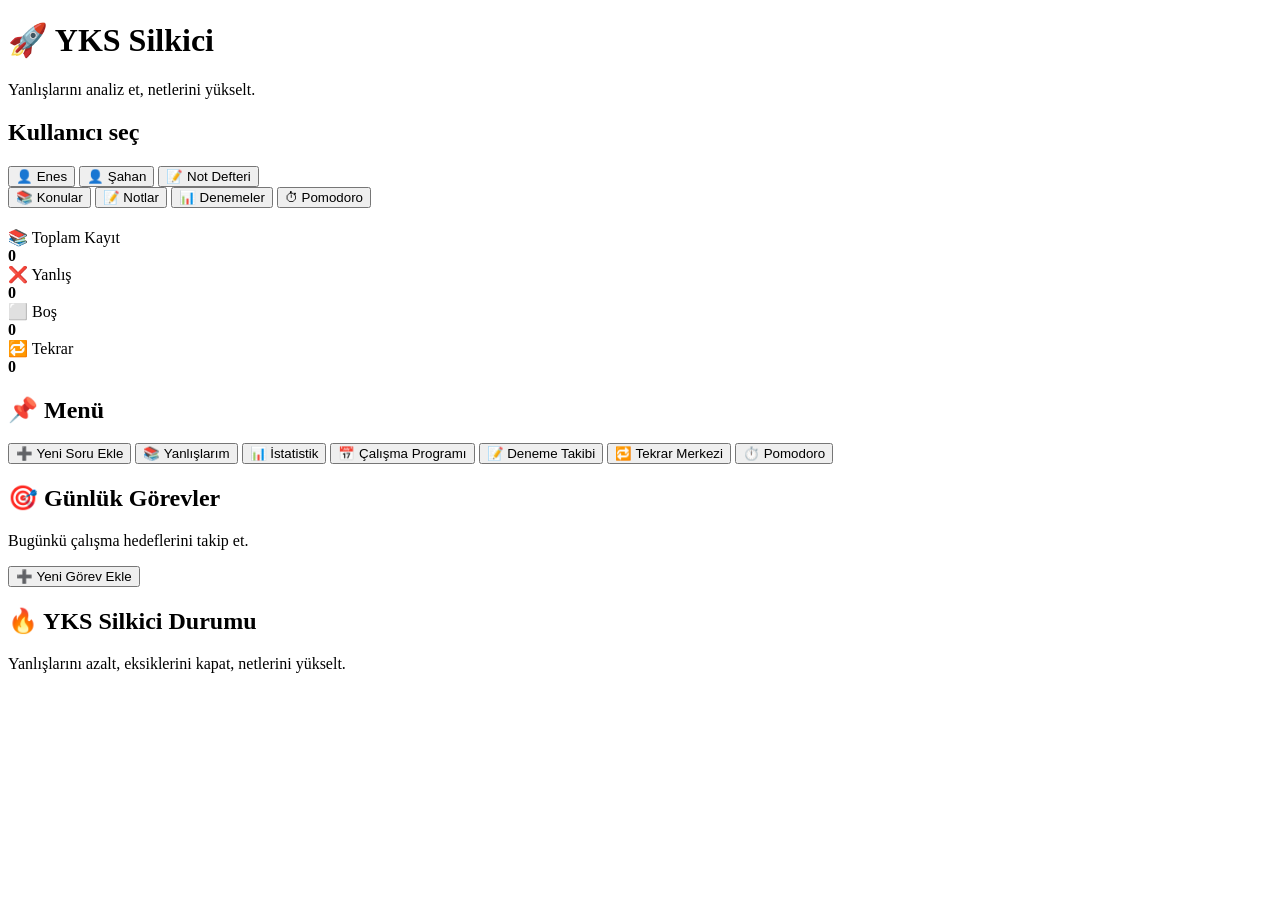
==== commit c798d110: "Add files via upload" ====
--- a/index.html
+++ b/index.html
@@ -19,6 +19,7 @@
         </p>
 
         <div id="userSelect" class="box">
+<!-- V4 kullanıcı alanı -->
             <h2>Kullanıcı seç</h2>
             <button onclick="giris('Enes')">
                 👤 Enes
@@ -26,9 +27,15 @@
             <button onclick="giris('Şahan')">
                 👤 Şahan
             </button>
-        </div>
+        <button onclick="window.location.href='notlar.html'">📝 Not Defteri</button></div>
 
         <div id="mainPanel" class="hidden">
+<div class="v4Tabs">
+<button onclick="location.href='konular.html'">📚 Konular</button>
+<button onclick="location.href='notlar.html'">📝 Notlar</button>
+<button onclick="location.href='denemeler.html'">📊 Denemeler</button>
+<button onclick="location.href='pomodoro.html'">⏱ Pomodoro</button>
+</div>
 
             <h2 id="hosgeldin"></h2>
 
